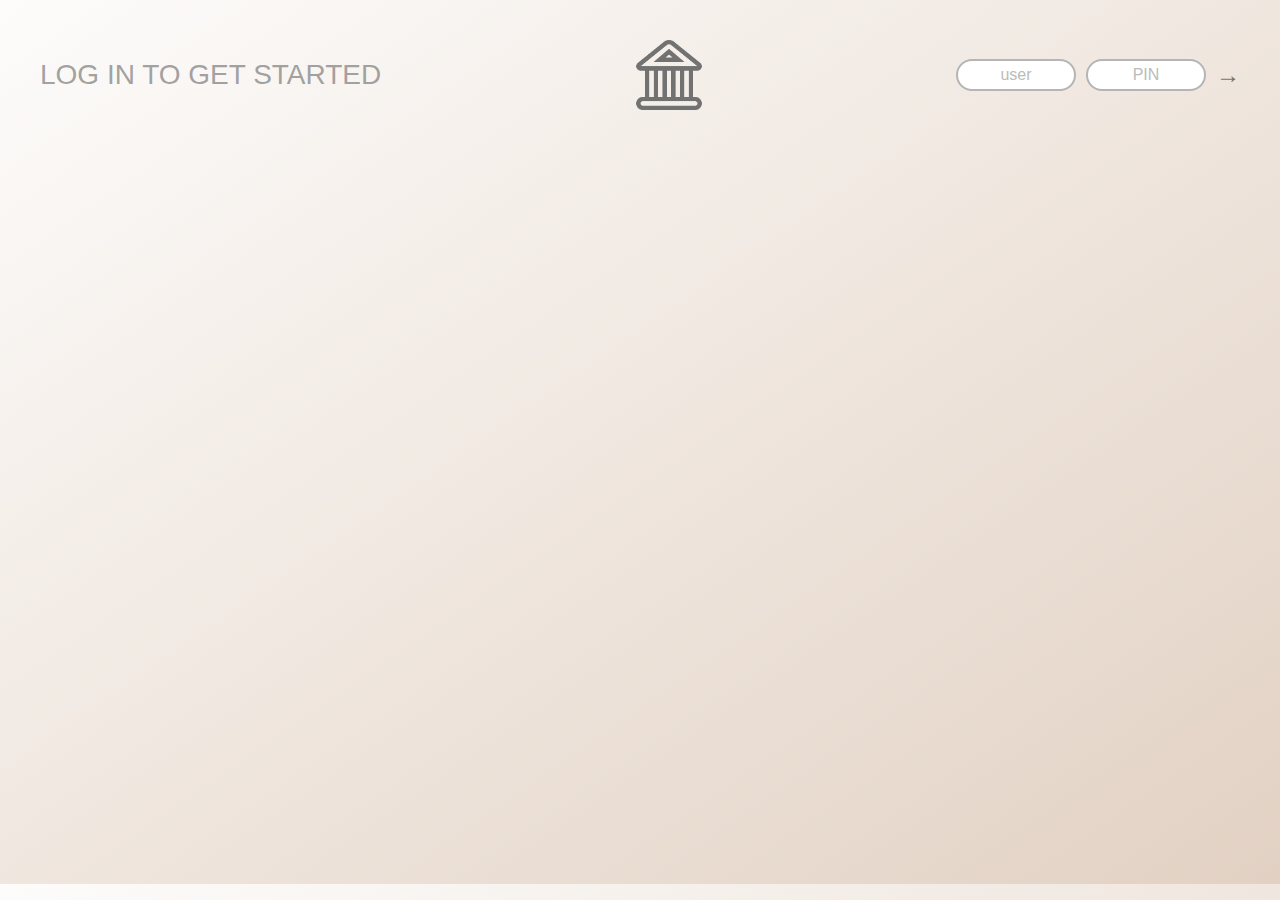
==== index.html @ 1023667e "Initial Commit" ====
<!DOCTYPE html>
<html lang="en">
  <head>
    <meta charset="UTF-8" />
    <meta name="viewport" content="width=device-width, initial-scale=1.0" />
    <meta http-equiv="X-UA-Compatible" content="ie=edge" />
    <link rel="shortcut icon" type="image/png" href="/icon.png" />

    <link
      href="https://fonts.googleapis.com/css?family=Poppins:400,500,600&display=swap"
      rel="stylesheet"
    />

    <link rel="stylesheet" href="style.css" />
    <title>Bankist</title>
  </head>
  <body>
    <!-- TOP NAVIGATION -->
    <nav>
      <p class="welcome">Log in to get started</p>
      <img src="logo.png" alt="Logo" class="logo" />
      <form class="login">
        <input
          type="text"
          placeholder="user"
          class="login__input login__input--user"
        />
        <!-- In practice, use type="password" -->
        <input
          type="text"
          placeholder="PIN"
          maxlength="4"
          class="login__input login__input--pin"
        />
        <button class="login__btn">&rarr;</button>
      </form>
    </nav>

    <main class="app">
      <!-- BALANCE -->
      <div class="balance">
        <div>
          <p class="balance__label">Current balance</p>
          <p class="balance__date">
            As of <span class="date">05/03/2037</span>
          </p>
        </div>
        <p class="balance__value">0000€</p>
      </div>

      <!-- MOVEMENTS -->
      <div class="movements">
        <div class="movements__row">
          <div class="movements__type movements__type--deposit">2 deposit</div>
          <div class="movements__date">3 days ago</div>
          <div class="movements__value">4 000€</div>
        </div>
        <div class="movements__row">
          <div class="movements__type movements__type--withdrawal">
            1 withdrawal
          </div>
          <div class="movements__date">24/01/2037</div>
          <div class="movements__value">-378€</div>
        </div>
      </div>

      <!-- SUMMARY -->
      <div class="summary">
        <p class="summary__label">In</p>
        <p class="summary__value summary__value--in">0000€</p>
        <p class="summary__label">Out</p>
        <p class="summary__value summary__value--out">0000€</p>
        <p class="summary__label">Interest</p>
        <p class="summary__value summary__value--interest">0000€</p>
        <button class="btn--sort">&downarrow; SORT</button>
      </div>

      <!-- OPERATION: TRANSFERS -->
      <div class="operation operation--transfer">
        <h2>Transfer money</h2>
        <form class="form form--transfer">
          <input type="text" class="form__input form__input--to" />
          <input type="number" class="form__input form__input--amount" />
          <button class="form__btn form__btn--transfer">&rarr;</button>
          <label class="form__label">Transfer to</label>
          <label class="form__label">Amount</label>
        </form>
      </div>

      <!-- OPERATION: LOAN -->
      <div class="operation operation--loan">
        <h2>Request loan</h2>
        <form class="form form--loan">
          <input type="number" class="form__input form__input--loan-amount" />
          <button class="form__btn form__btn--loan">&rarr;</button>
          <label class="form__label form__label--loan">Amount</label>
        </form>
      </div>

      <!-- OPERATION: CLOSE -->
      <div class="operation operation--close">
        <h2>Close account</h2>
        <form class="form form--close">
          <input type="text" class="form__input form__input--user" />
          <input
            type="password"
            maxlength="6"
            class="form__input form__input--pin"
          />
          <button class="form__btn form__btn--close">&rarr;</button>
          <label class="form__label">Confirm user</label>
          <label class="form__label">Confirm PIN</label>
        </form>
      </div>

      <!-- LOGOUT TIMER -->
      <p class="logout-timer">
        You will be logged out in <span class="timer">05:00</span>
      </p>
    </main>

    <!-- <footer>
      &copy; by Jonas Schmedtmann. Don't claim as your own :)
    </footer> -->

    <script src="script.js"></script>
  </body>
</html>
---- style.css ----
/*
 * Use this CSS to learn some intersting techniques,
 * in case you're wondering how I built the UI.
 * Have fun! 😁
 */

* {
  margin: 0;
  padding: 0;
  box-sizing: inherit;
}

html {
  font-size: 62.5%;
  box-sizing: border-box;
}

body {
  font-family: "Rubik", sans-serif;
  color: #444;
  /* height: 100vh; */
  padding: 2rem;
  background-image: linear-gradient(to bottom right, #FDFCFB, #E2D1C3);

}

/* NAV✅✅✅ */
nav {
  display: flex;
  justify-content: space-between;
  align-items: center;
  padding: 2rem 2rem;
}

.welcome {
  font-size: 2.8rem;
  font-weight: 500;
  color: rgba(138, 138, 138, 0.8);
  text-transform: uppercase;
  font-family: "Rubik Moonrocks", sans-serif;
}

.logo {
  height: 7rem;
}

.login {
  display: flex;
}

.login__input {
  border: none;
  padding: 0.5rem 2rem;
  font-size: 1.6rem;
  font-family: inherit;
  text-align: center;
  width: 12rem;
  border-radius: 10rem;
  margin-right: 1rem;
  color: inherit;
  border: 2px solid rgba(131, 131, 131, 0.6);
  transition: all 0.2s;
}

.login__input:focus {
  outline: none;
  border: 2px solid rgba(0, 0, 0, 0.6);
}

.login__input::placeholder {
  color: #bbb;
}

.login__btn {
  border: none;
  background: none;
  font-size: 2.4rem;
  color: rgba(80, 80, 80, 0.8);
  cursor: pointer;
  transition: all 0.3s;
}

.login__btn:hover,
.login__btn:focus,
.btn--sort:hover,
.btn--sort:focus {
  outline: none;
  color: #555;
}
/* ⛔⛔⛔ */

/* MAIN✅✅✅ */
.app {
  position: relative;
  max-width: 100rem;
  margin: 4rem auto;
  display: grid;
  grid-template-columns: 4fr 3fr;
  grid-template-rows: auto repeat(3, 15rem) auto;
  gap: 2rem;
  border: 2.4px solid rgba(81, 81, 81, 0.4);
  padding: 0.6rem;
  border-radius: 1.5rem;

  /* NOTE This creates the fade in/out animation */
  opacity: 0;
  transition: all 1s;
}

.balance {
  grid-column: 1 / span 2;
  display: flex;
  align-items: flex-end;
  justify-content: space-between;
  margin-bottom: 2rem;
}

.balance__label {
  font-size: 3rem;
  font-weight: 500;
  font-family: "Rubik Moonrocks", sans-serif;
  color: #333;
}

.balance__date {
  font-size: 1.6rem;
}

.balance__value {
  font-size: 4.5rem;
  font-weight: 400;
}

/* MOVEMENTS */
.movements {
  grid-row: 2 / span 3;
  background-color: rgba(255, 255, 255, 0.6);
  border-radius: 1.5rem;
  overflow: scroll;
}

.movements__row {
  padding: 2.25rem 4rem;
  display: flex;
  align-items: center;
  border-bottom: 2.5px solid rgba(255, 255, 255, 0.8);
}

.movements__type {
  font-size: 1.4rem;
  text-transform: uppercase;
  font-weight: 500;
  color: rgba(230, 221, 221, 0.8);
  padding: 0.1rem 1rem;
  border-radius: 15rem;
  margin-right: 2rem;
  padding: 0.6rem;
  font-weight: bold;
  border: 2px solid rgba(255, 255, 255, 0.6);
}

.movements__date {
  font-size: 1.2rem;
  text-transform: uppercase;
  font-weight: 500;
  color: #666;
}
.movements__type--deposit {
  background-image: linear-gradient(to top left, #39b385, #9be15d);
}

.movements__type--withdrawal {
  background-image: linear-gradient(to top left, #e52a5a, #ff585f);
}

.movements__value {
  font-size: 1.7rem;
  margin-left: auto;
}

/* SUMMARY */
.summary {
  grid-row: 5 / 6;
  display: flex;
  align-items: baseline;
  padding: 0 0.3rem;
  margin-top: 1rem;
}

.summary__label {
  font-size: 1.2rem;
  font-weight: 500;
  text-transform: uppercase;
  margin-right: 0.8rem;
}

.summary__value {
  font-size: 2.2rem;
  margin-right: 2.5rem;
}

.summary__value--in,
.summary__value--interest {
  color: #66c873;
}

.summary__value--out {
  color: #f5465d;
}

.btn--sort {
  margin-left: auto;
  border: none;
  background: none;
  font-size: 1.3rem;
  font-weight: 500;
  cursor: pointer;
}

/* OPERATIONS */
.operation {
  border-radius: 1rem;
  padding: 3rem 4rem;
  color: #333;
}

.operation--transfer {
  background-image: linear-gradient(to top left, #ffb003, #ffcb03);
}

.operation--loan {
  background-image: linear-gradient(to top left, #39b385, #9be15d);
}

.operation--close {
  background-image: linear-gradient(to top left, #e52a5a, #ff585f);
}

h2 {
  margin-bottom: 1.5rem;
  font-size: 1.7rem;
  font-weight: 600;
  color: #333;
}

.form {
  display: grid;
  grid-template-columns: 2.5fr 2.5fr 1fr;
  grid-template-rows: auto auto;
  gap: 0.4rem 1rem;
}

/* Exceptions for interst */
.form.form--loan {
  grid-template-columns: 2.5fr 1fr 2.5fr;
}
.form__label--loan {
  grid-row: 2;
}
/* End exceptions */

.form__input {
  width: 100%;
  border: none;
  background-color: rgba(255, 255, 255, 0.4);
  font-family: inherit;
  font-size: 1.5rem;
  text-align: center;
  color: #333;
  padding: 0.3rem 1rem;
  border-radius: 0.7rem;
  transition: all 0.3s;
}

.form__input:focus {
  outline: none;
  background-color: rgba(255, 255, 255, 0.6);
}

.form__label {
  font-size: 1.3rem;
  text-align: center;
}

.form__btn {
  border: none;
  border-radius: 0.7rem;
  font-size: 1.8rem;
  background-color: #fff;
  cursor: pointer;
  transition: all 0.3s;
}

.form__btn:focus {
  outline: none;
  background-color: rgba(255, 255, 255, 0.8);
}

.logout-timer {
  padding: 0 0.3rem;
  margin-top: 1.9rem;
  text-align: right;
  font-size: 1.25rem;
}

.timer {
  font-weight: 600;
}
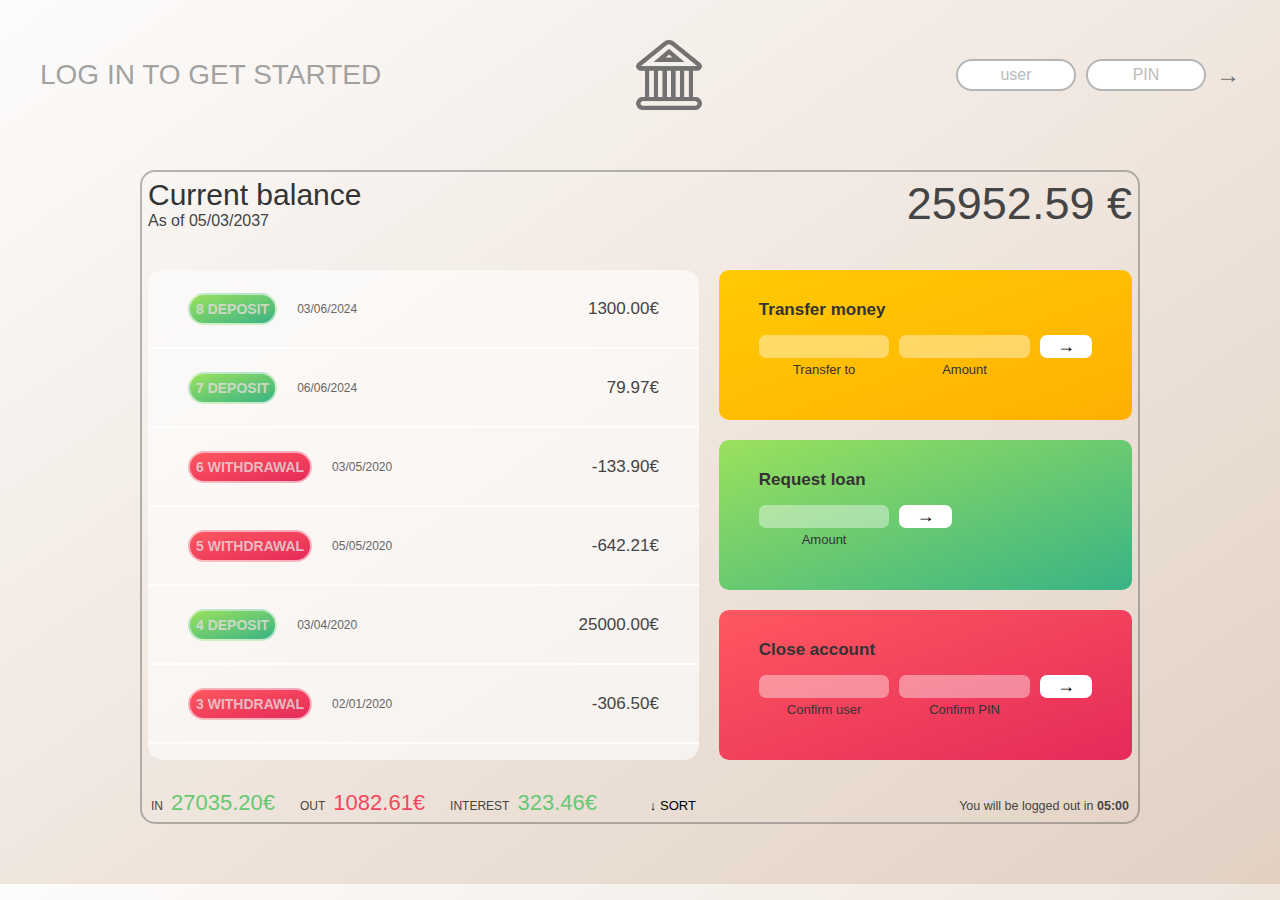
==== commit c0854492: "Fixing a bug in Date setting" ====
--- a/index.html
+++ b/index.html
@@ -123,6 +123,8 @@
       &copy; by Jonas Schmedtmann. Don't claim as your own :)
     </footer> -->
 
-    <script src="script.js"></script>
+
+    <script type="module" src="script.js"></script>
+    <script type="module" src="lecturesSummary.js"></script>
   </body>
 </html>
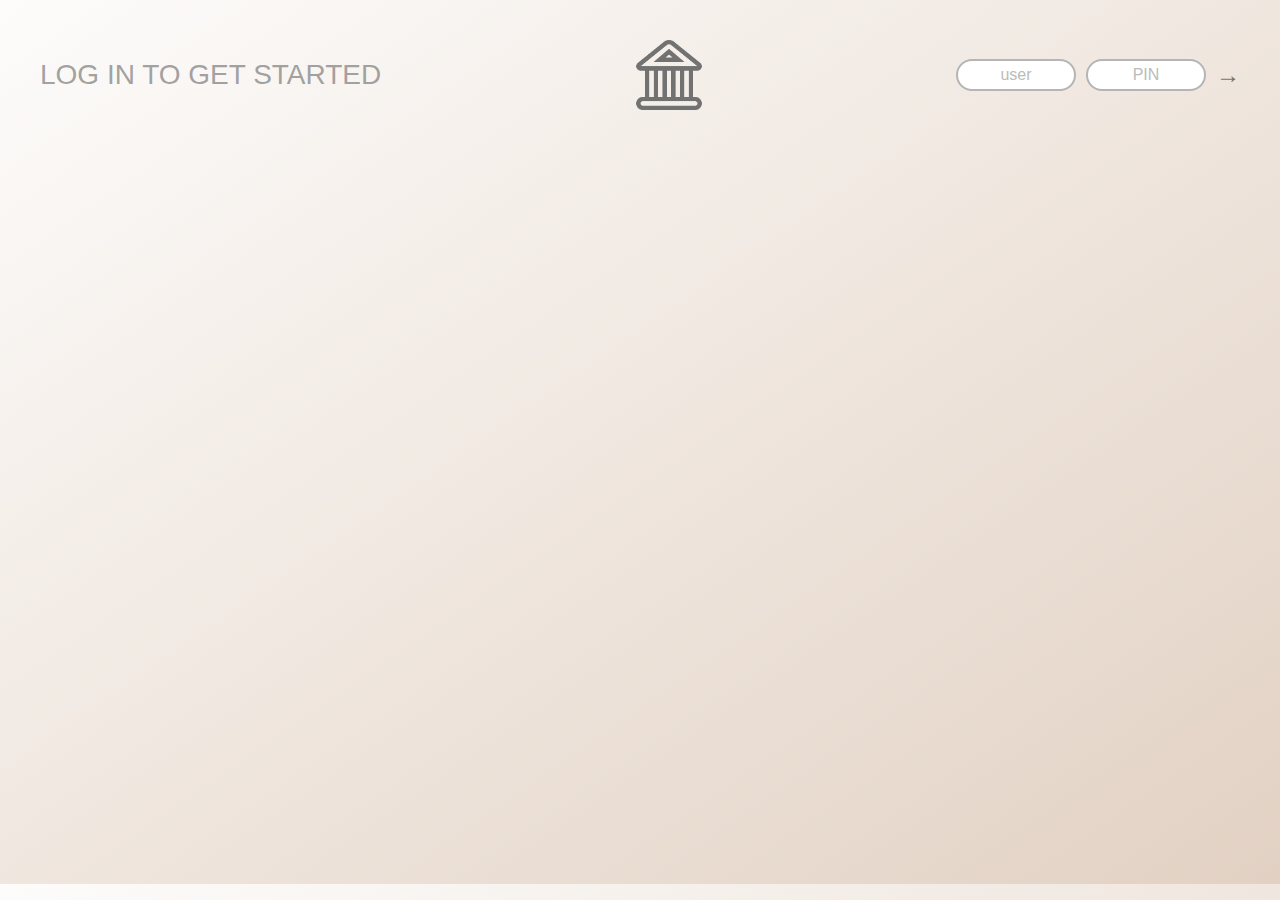
==== commit 18d8bfde: "CountDown Timer Added" ====
--- a/index.html
+++ b/index.html
@@ -125,6 +125,6 @@
 
 
     <script type="module" src="script.js"></script>
-    <script type="module" src="lecturesSummary.js"></script>
+    <!-- <script type="module" src="lecturesSummary.js"></script> -->
   </body>
 </html>
